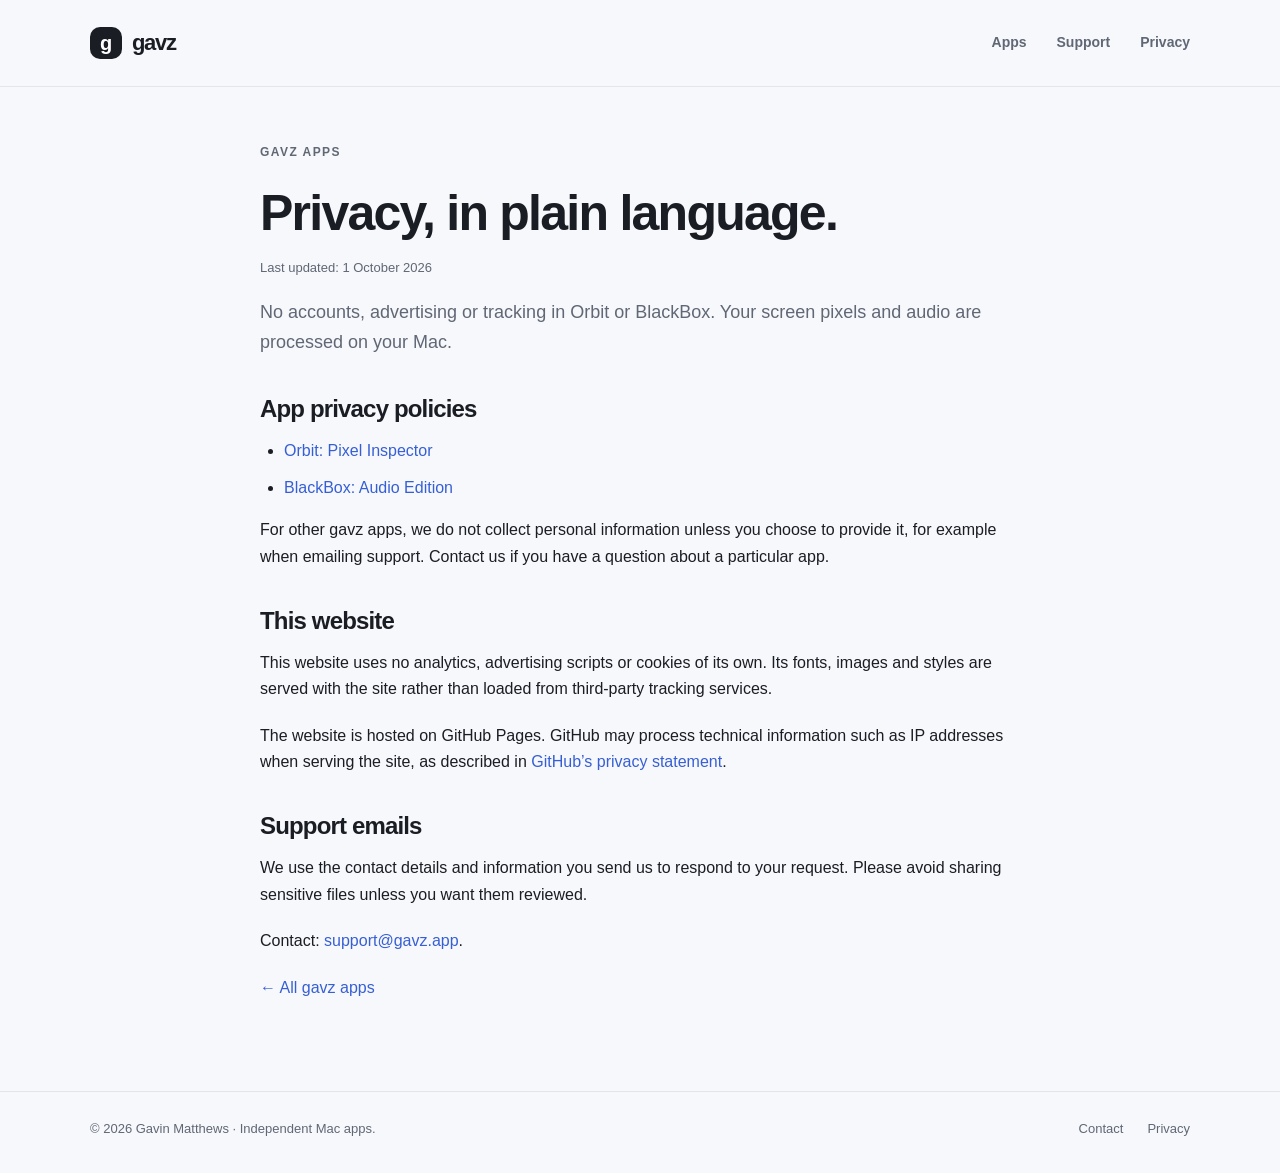
==== privacy/index.html @ a95ffd0b "Dev" ====
<!DOCTYPE html>
<html lang="en-GB">
<head>
  <meta charset="UTF-8">
  <meta name="viewport" content="width=device-width, initial-scale=1">
  <meta name="color-scheme" content="light dark">
  <title>Privacy — gavz</title>
  <meta name="description" content="Privacy information for gavz apps and this website. Product privacy policies for Orbit and BlackBox: Audio Edition.">
  <link rel="canonical" href="https://gavz.app/privacy/">
  <meta property="og:title" content="Privacy — gavz">
  <meta property="og:description" content="Privacy information for gavz apps and this website. Product privacy policies for Orbit and BlackBox: Audio Edition.">
  <meta property="og:type" content="website">
  <meta property="og:url" content="https://gavz.app/privacy/">
  <link rel="icon" type="image/svg+xml" href="/assets/favicon.svg">
  <link rel="stylesheet" href="/assets/site.css">
</head>
<body>
  <a class="skip-link" href="#main">Skip to content</a>
  <header class="site-header">
    <div class="wrap header-inner">
      <a class="brand" href="/" aria-label="gavz apps home"><span class="brand-mark" aria-hidden="true">g</span>gavz</a>
      <nav aria-label="Main navigation"><a href="/#apps">Apps</a><a href="/#support">Support</a><a href="/privacy/">Privacy</a></nav>
    </div>
  </header>
  <main id="main" class="wrap prose">
    <header class="page-heading"><p class="eyebrow">gavz apps</p><h1>Privacy, in plain language.</h1><p class="updated">Last updated: 1 October 2026</p><p class="intro">No accounts, advertising or tracking in Orbit or BlackBox. Your screen pixels and audio are processed on your Mac.</p></header>
    <section><h2>App privacy policies</h2><ul><li><a href="/orbit/privacy.html">Orbit: Pixel Inspector</a></li><li><a href="/blackbox-audio/privacy/">BlackBox: Audio Edition</a></li></ul><p>For other gavz apps, we do not collect personal information unless you choose to provide it, for example when emailing support. Contact us if you have a question about a particular app.</p></section>
    <section><h2>This website</h2><p>This website uses no analytics, advertising scripts or cookies of its own. Its fonts, images and styles are served with the site rather than loaded from third-party tracking services.</p><p>The website is hosted on GitHub Pages. GitHub may process technical information such as IP addresses when serving the site, as described in <a href="https://docs.github.com/en/site-policy/privacy-policies/github-general-privacy-statement">GitHub’s privacy statement</a>.</p></section>
    <section><h2>Support emails</h2><p>We use the contact details and information you send us to respond to your request. Please avoid sharing sensitive files unless you want them reviewed.</p><p>Contact: <a href="mailto:support@gavz.app">support@gavz.app</a>.</p></section>
    <p><a href="/">← All gavz apps</a></p>
  </main>
  <footer class="site-footer">
    <div class="wrap footer-inner"><span>© 2026 Gavin Matthews · Independent Mac apps.</span><div class="footer-links"><a href="mailto:support@gavz.app">Contact</a><a href="/privacy/">Privacy</a></div></div>
  </footer>
</body>
</html>
---- assets/site.css ----
:root { color-scheme: light dark; --bg:#f7f8fb; --surface:#fff; --ink:#1b1d25; --muted:#606775; --line:#e2e5ec; --accent:#365fd5; --soft:#eef1f8; --orbit:#eff2fd; --audio:#f2effd; }
* { box-sizing:border-box; }
html { scroll-behavior:smooth; scroll-padding-top:24px; }
body { margin:0; background:var(--bg); color:var(--ink); font-family:-apple-system,BlinkMacSystemFont,"Segoe UI",sans-serif; font-size:16px; line-height:1.65; -webkit-font-smoothing:antialiased; }
a { color:var(--accent); text-decoration:none; text-underline-offset:4px; }
a:hover { text-decoration:underline; }
a:focus-visible, summary:focus-visible { outline:3px solid var(--accent); outline-offset:5px; border-radius:4px; }
img { display:block; max-width:100%; height:auto; }
h1,h2,h3,p { margin-top:0; }
h1,h2,h3 { line-height:1.12; letter-spacing:-.035em; }
h1 { font-size:clamp(42px,6.4vw,76px); font-weight:700; margin-bottom:24px; }
h2 { font-size:32px; font-weight:650; }
h3 { font-size:21px; font-weight:650; }
p { margin-bottom:20px; }
.wrap { width:min(1100px,calc(100% - 64px)); margin-inline:auto; }
.skip-link { position:absolute; left:24px; top:-100px; padding:8px 16px; background:var(--surface); z-index:10; }
.skip-link:focus { top:12px; }
.site-header { border-bottom:1px solid var(--line); }
.header-inner { display:flex; align-items:center; justify-content:space-between; min-height:86px; gap:24px; }
.brand { display:flex; align-items:center; gap:10px; color:var(--ink); font-size:22px; font-weight:750; letter-spacing:-.06em; }
.brand:hover { text-decoration:none; }
.brand-mark { display:grid; place-items:center; width:32px; height:32px; background:var(--ink); color:var(--surface); border-radius:10px; font-size:20px; font-weight:650; letter-spacing:-.02em; }
nav { display:flex; align-items:center; gap:30px; font-size:14px; font-weight:550; }
nav a { color:var(--muted); }
nav a:hover { color:var(--ink); }
.hero { text-align:center; padding:80px 0 62px; }
.eyebrow { color:var(--muted); font-size:12px; font-weight:650; letter-spacing:.12em; text-transform:uppercase; margin-bottom:22px; }
.hero h1 .accent { color:var(--accent); }
.hero .intro { max-width:660px; margin:0 auto; color:var(--muted); font-size:20px; line-height:1.6; }
.section-heading { display:flex; justify-content:space-between; align-items:baseline; gap:24px; margin-bottom:22px; }
.section-heading h2 { font-size:25px; margin:0; }
.section-heading p { font-size:14px; color:var(--muted); margin:0; }
.apps-grid { display:grid; grid-template-columns:repeat(2,minmax(0,1fr)); gap:24px; }
.app-card { border:1px solid var(--line); border-radius:28px; padding:34px; background:var(--surface); display:flex; flex-direction:column; position:relative; overflow:hidden; }
.app-card.orbit { background:linear-gradient(155deg,var(--orbit),var(--surface) 70%); }
.app-card.audio { background:linear-gradient(155deg,var(--audio),var(--surface) 70%); }
.app-card-top { display:flex; align-items:center; justify-content:space-between; gap:20px; margin-bottom:25px; }
.app-icon { width:112px; height:112px; object-fit:contain; filter:drop-shadow(0 10px 14px rgba(22,27,55,.12)); }
.category { color:var(--muted); font-size:12px; font-weight:550; border:1px solid var(--line); padding:5px 11px; border-radius:100px; }
.app-card h2 { font-size:30px; margin-bottom:12px; }
.app-card .description { font-size:17px; line-height:1.55; color:var(--muted); margin-bottom:20px; }
.feature-list { list-style:none; padding:0; margin:0 0 28px; font-size:14px; color:var(--muted); }
.feature-list li { display:flex; gap:10px; margin-bottom:8px; }
.feature-list li::before { content:"✓"; color:var(--accent); font-weight:650; }
.card-actions { display:flex; align-items:center; flex-wrap:wrap; gap:16px; margin-top:auto; }
.button { display:inline-flex; align-items:center; justify-content:center; border-radius:10px; background:var(--accent); color:#fff; padding:11px 17px; font-size:14px; font-weight:600; line-height:1.3; border:1px solid transparent; }
.button:hover { background:#2c50bd; text-decoration:none; }
.button.secondary { background:var(--surface); color:var(--ink); border-color:var(--line); }
.button.secondary:hover { background:var(--soft); }
.text-link { font-size:14px; font-weight:550; }
.availability { margin:20px 0 0; color:var(--muted); font-size:12px; }
.section { padding:65px 0; }
.legacy-grid { display:grid; grid-template-columns:repeat(3,minmax(0,1fr)); gap:12px; }
.legacy-app { display:flex; align-items:center; gap:14px; padding:20px; border:1px solid var(--line); background:var(--surface); border-radius:15px; color:var(--ink); }
.legacy-app strong { font-size:16px; font-weight:600; }
.legacy-text { min-width:0; }
.legacy-icon { width:56px; height:56px; flex:0 0 56px; object-fit:contain; border-radius:12px; }
.legacy-app .legacy-text > span { display:block; margin-top:4px; color:var(--muted); font-size:13px; line-height:1.5; }
.legacy-app:hover { border-color:var(--accent); text-decoration:none; }
.support-strip { display:flex; justify-content:space-between; align-items:center; gap:32px; background:var(--soft); border:1px solid var(--line); border-radius:24px; padding:34px; margin-bottom:64px; }
.support-strip h2 { font-size:26px; margin-bottom:9px; }
.support-strip p { color:var(--muted); margin:0; max-width:620px; }
.site-footer { border-top:1px solid var(--line); padding:26px 0 34px; color:var(--muted); font-size:13px; }
.footer-inner { display:flex; justify-content:space-between; flex-wrap:wrap; align-items:center; gap:20px; }
.footer-links { display:flex; flex-wrap:wrap; gap:24px; }
.footer-links a { color:var(--muted); }
.product-hero { padding:64px 0 56px; }
.product-hero .app-icon { width:144px; height:144px; margin:0 auto 24px; }
.product-hero h1 { font-size:clamp(36px,5.1vw,62px); }
.product-hero .card-actions { justify-content:center; margin-top:28px; }
.product-hero .availability { font-size:13px; }
.features-grid { display:grid; grid-template-columns:repeat(3,minmax(0,1fr)); gap:20px; margin-bottom:60px; }
.feature { background:var(--surface); border:1px solid var(--line); border-radius:20px; padding:28px; }
.feature h2 { font-size:21px; margin-bottom:14px; }
.feature p { color:var(--muted); font-size:15px; margin:0; }
.prose { max-width:760px; padding:56px 0 70px; }
.page-heading { margin-bottom:36px; }
.page-heading .app-icon { width:72px; height:72px; margin-bottom:24px; }
.page-heading h1 { font-size:clamp(35px,4.6vw,50px); margin-bottom:16px; }
.page-heading .intro { color:var(--muted); font-size:18px; }
.prose h2 { font-size:24px; margin:38px 0 15px; }
.prose ul,.prose ol { padding-left:24px; }
.prose li { margin-bottom:10px; }
.prose .updated { font-size:13px; color:var(--muted); }
.notice { background:var(--soft); border:1px solid var(--line); border-radius:14px; padding:18px 22px; }
.notice p:last-child { margin-bottom:0; }
.prose details { border-bottom:1px solid var(--line); padding:17px 0; }
.prose summary { font-weight:600; cursor:pointer; padding-right:10px; }
.prose details p { margin:16px 0 4px; color:var(--muted); }
code { font-size:.9em; overflow-wrap:anywhere; }
@media (prefers-color-scheme:dark) {
 :root { --bg:#111319; --surface:#191c24; --ink:#f2f3f7; --muted:#aab1c0; --line:#303643; --accent:#91aaff; --soft:#202532; --orbit:#202941; --audio:#28243b; }
 .button { background:#426adf; color:#fff; }
 .button:hover { background:#537bef; }
 .app-icon { filter:drop-shadow(0 10px 18px rgba(0,0,0,.2)); }
}
@media (max-width:760px) {
 .wrap { width:calc(100% - 40px); }
 .header-inner { min-height:74px; }
 nav { gap:18px; font-size:13px; }
 .hero { padding:56px 0 42px; }
 .hero .intro { font-size:18px; }
 .apps-grid { grid-template-columns:1fr; gap:20px; }
 .app-card { padding:28px; border-radius:22px; }
 .app-card-top { margin-bottom:20px; }
 .app-icon { width:96px; height:96px; }
 .legacy-grid { grid-template-columns:repeat(2,minmax(0,1fr)); }
 .section { padding:46px 0; }
 .section-heading { flex-direction:column; gap:7px; }
 .support-strip { padding:28px; flex-direction:column; align-items:flex-start; gap:20px; margin-bottom:44px; }
 .features-grid { grid-template-columns:1fr; gap:14px; }
 .prose { padding-top:42px; }
 .product-hero .app-icon { width:120px; height:120px; }
}
@media (max-width:420px) {
 .wrap { width:calc(100% - 32px); }
 .brand { font-size:20px; gap:8px; }
 nav { gap:14px; }
 .brand-mark { width:28px; height:28px; border-radius:9px; }
 .legacy-grid { grid-template-columns:1fr; }
 .app-card { padding:24px; }
 .app-card h2 { font-size:27px; }
 .app-card-top { gap:12px; }
}
@media (prefers-reduced-motion:reduce) { html { scroll-behavior:auto; } }
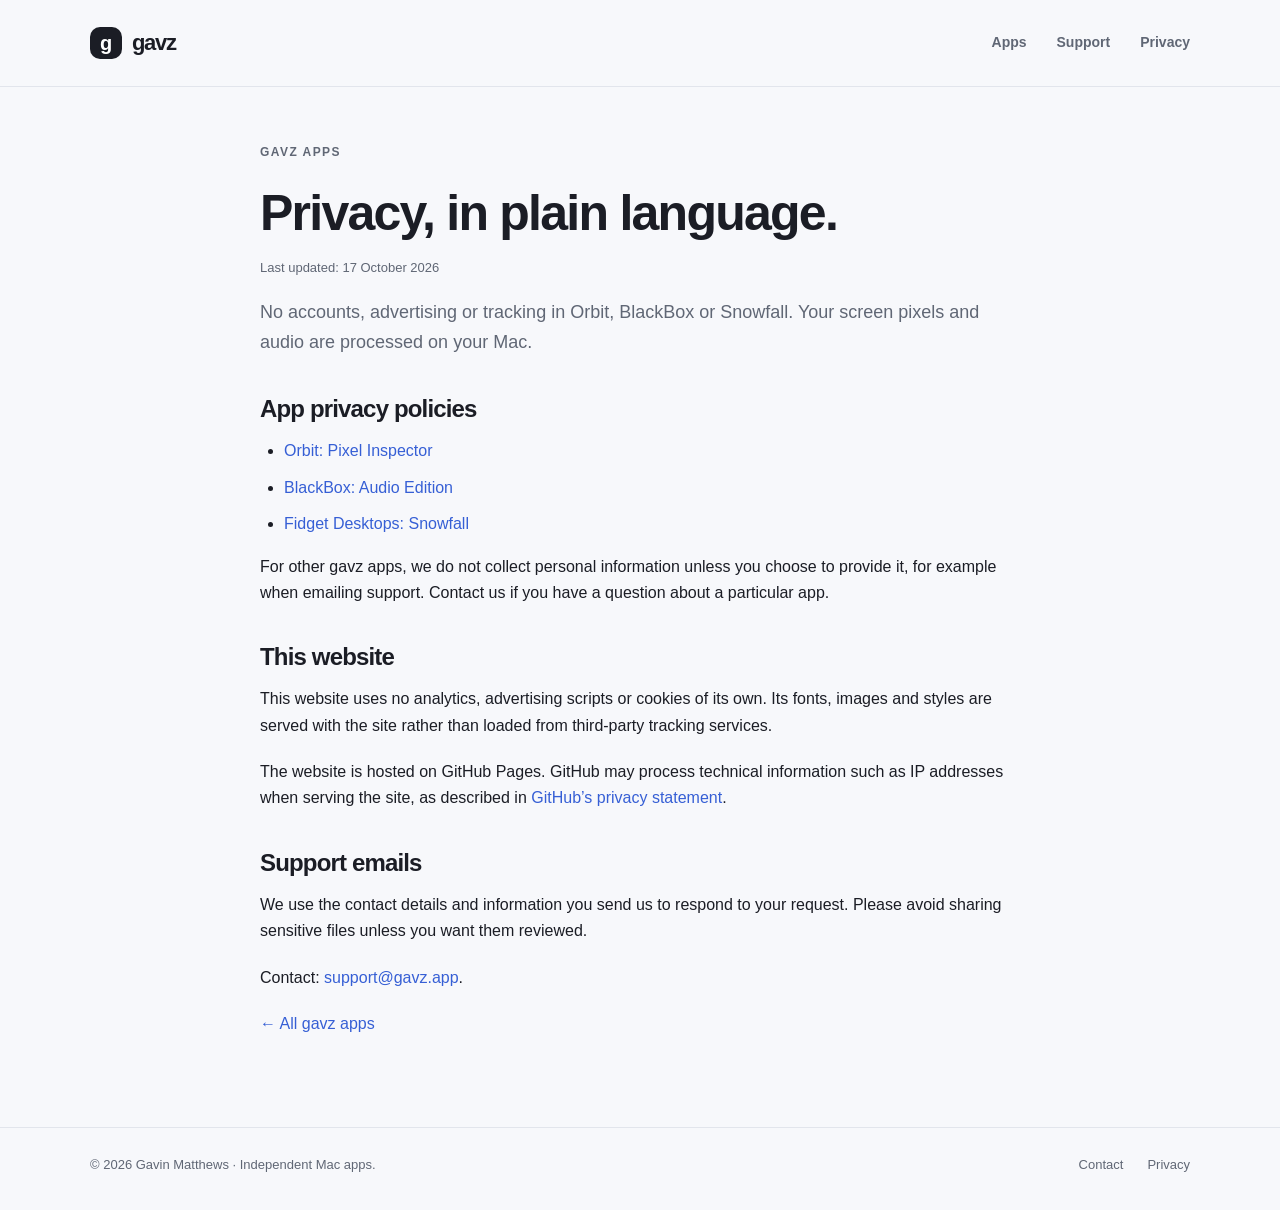
==== commit 5f9a5fc3: "Dev" ====
--- a/privacy/index.html
+++ b/privacy/index.html
@@ -5,10 +5,10 @@
   <meta name="viewport" content="width=device-width, initial-scale=1">
   <meta name="color-scheme" content="light dark">
   <title>Privacy — gavz</title>
-  <meta name="description" content="Privacy information for gavz apps and this website. Product privacy policies for Orbit and BlackBox: Audio Edition.">
+  <meta name="description" content="Privacy information for gavz apps and this website. Product privacy policies for Orbit, BlackBox: Audio Edition and Fidget Desktops: Snowfall.">
   <link rel="canonical" href="https://gavz.app/privacy/">
   <meta property="og:title" content="Privacy — gavz">
-  <meta property="og:description" content="Privacy information for gavz apps and this website. Product privacy policies for Orbit and BlackBox: Audio Edition.">
+  <meta property="og:description" content="Privacy information for gavz apps and this website. Product privacy policies for Orbit, BlackBox: Audio Edition and Fidget Desktops: Snowfall.">
   <meta property="og:type" content="website">
   <meta property="og:url" content="https://gavz.app/privacy/">
   <link rel="icon" type="image/svg+xml" href="/assets/favicon.svg">
@@ -23,8 +23,8 @@
     </div>
   </header>
   <main id="main" class="wrap prose">
-    <header class="page-heading"><p class="eyebrow">gavz apps</p><h1>Privacy, in plain language.</h1><p class="updated">Last updated: 1 October 2026</p><p class="intro">No accounts, advertising or tracking in Orbit or BlackBox. Your screen pixels and audio are processed on your Mac.</p></header>
-    <section><h2>App privacy policies</h2><ul><li><a href="/orbit/privacy.html">Orbit: Pixel Inspector</a></li><li><a href="/blackbox-audio/privacy/">BlackBox: Audio Edition</a></li></ul><p>For other gavz apps, we do not collect personal information unless you choose to provide it, for example when emailing support. Contact us if you have a question about a particular app.</p></section>
+    <header class="page-heading"><p class="eyebrow">gavz apps</p><h1>Privacy, in plain language.</h1><p class="updated">Last updated: 17 October 2026</p><p class="intro">No accounts, advertising or tracking in Orbit, BlackBox or Snowfall. Your screen pixels and audio are processed on your Mac.</p></header>
+    <section><h2>App privacy policies</h2><ul><li><a href="/orbit/privacy.html">Orbit: Pixel Inspector</a></li><li><a href="/blackbox-audio/privacy/">BlackBox: Audio Edition</a></li><li><a href="/fidget-desktops/snowfall/privacy/">Fidget Desktops: Snowfall</a></li></ul><p>For other gavz apps, we do not collect personal information unless you choose to provide it, for example when emailing support. Contact us if you have a question about a particular app.</p></section>
     <section><h2>This website</h2><p>This website uses no analytics, advertising scripts or cookies of its own. Its fonts, images and styles are served with the site rather than loaded from third-party tracking services.</p><p>The website is hosted on GitHub Pages. GitHub may process technical information such as IP addresses when serving the site, as described in <a href="https://docs.github.com/en/site-policy/privacy-policies/github-general-privacy-statement">GitHub’s privacy statement</a>.</p></section>
     <section><h2>Support emails</h2><p>We use the contact details and information you send us to respond to your request. Please avoid sharing sensitive files unless you want them reviewed.</p><p>Contact: <a href="mailto:support@gavz.app">support@gavz.app</a>.</p></section>
     <p><a href="/">← All gavz apps</a></p>
